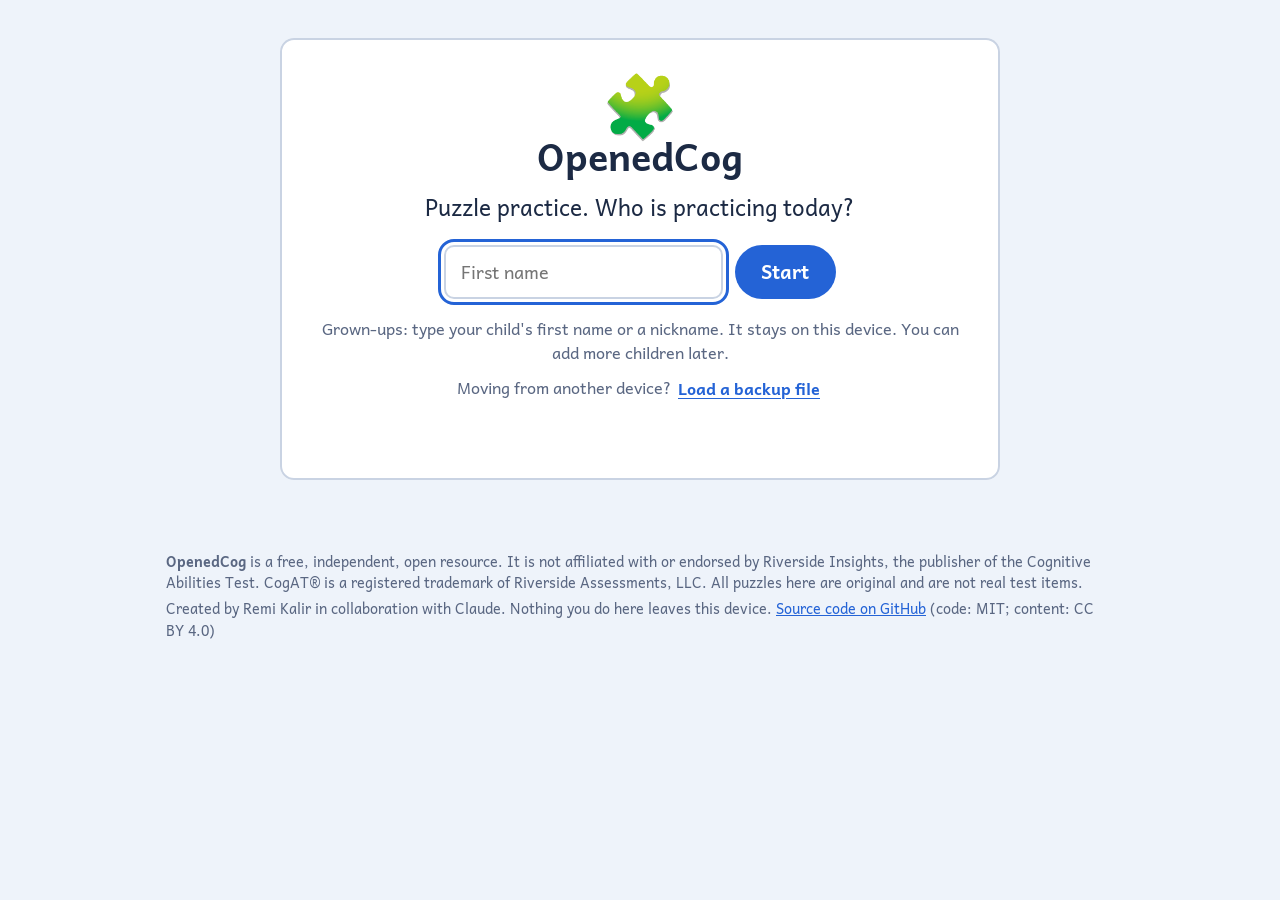
==== index.html @ 040db417 "Add MIT and CC BY 4.0 licenses and collaboration credit" ====
<!doctype html>
<html lang="en">
<head>
<meta charset="utf-8">
<meta name="viewport" content="width=device-width, initial-scale=1">
<title>OpenedCog: free, open puzzle practice</title>
<meta name="description" content="Free, open practice puzzles in the format of the CogAT® Level 8 (grade 2): all nine subtests, read aloud, no accounts, no tracking. An independent resource, not affiliated with Riverside Insights.">
<meta name="color-scheme" content="light dark">
<meta name="apple-mobile-web-app-title" content="OpenedCog">
<meta name="apple-mobile-web-app-capable" content="yes">
<link rel="icon" href="data:image/svg+xml,%3Csvg xmlns='http://www.w3.org/2000/svg' viewBox='0 0 100 100'%3E%3Ctext y='.9em' font-size='90'%3E%F0%9F%A7%A9%3C/text%3E%3C/svg%3E">
<link rel="stylesheet" href="css/app.css">
</head>
<body>
<svg width="0" height="0" style="position:absolute" aria-hidden="true">
  <defs>
    <pattern id="stripes" patternUnits="userSpaceOnUse" width="7" height="7" patternTransform="rotate(45)">
      <rect width="7" height="7" style="fill:var(--paper)"/>
      <line x1="0" y1="0" x2="0" y2="7" style="stroke:var(--ink);stroke-width:3.2"/>
    </pattern>
    <marker id="ahead" viewBox="0 0 10 10" refX="6" refY="5" markerWidth="4" markerHeight="4" orient="auto-start-reverse">
      <path d="M0 0L10 5L0 10z" style="fill:var(--accent)"/>
    </marker>
  </defs>
</svg>
<main id="app" aria-live="off"></main>
<footer class="site-foot">
  <p><b>OpenedCog</b> is a free, independent, open resource. It is not affiliated with or endorsed by Riverside Insights, the publisher of the Cognitive Abilities Test. CogAT® is a registered trademark of Riverside Assessments, LLC. All puzzles here are original and are not real test items.</p>
  <p>Created by Remi Kalir in collaboration with Claude. Nothing you do here leaves this device. <a href="https://github.com/remikalir/openedcog">Source code on GitHub</a> (code: MIT; content: CC BY 4.0)</p>
</footer>
<noscript><p style="padding:16px">OpenedCog needs JavaScript turned on to show the puzzles.</p></noscript>
<script src="js/puzzles.js"></script>
<script src="js/app.js"></script>
</body>
</html>
---- css/app.css ----
/* Andika by SIL International, self-hosted (SIL Open Font License 1.1, see fonts/OFL.txt).
   Served from this site so no request goes to a third-party font service. */
@font-face{font-family:'Andika';font-style:normal;font-weight:400;font-display:swap;src:url(../fonts/andika-latin-ext-400.woff2) format('woff2');unicode-range:U+0100-02BA,U+02BD-02C5,U+02C7-02CC,U+02CE-02D7,U+02DD-02FF,U+0304,U+0308,U+0329,U+1D00-1DBF,U+1E00-1E9F,U+1EF2-1EFF,U+2020,U+20A0-20AB,U+20AD-20C0,U+2113,U+2C60-2C7F,U+A720-A7FF}
@font-face{font-family:'Andika';font-style:normal;font-weight:400;font-display:swap;src:url(../fonts/andika-latin-400.woff2) format('woff2');unicode-range:U+0000-00FF,U+0131,U+0152-0153,U+02BB-02BC,U+02C6,U+02DA,U+02DC,U+0304,U+0308,U+0329,U+2000-206F,U+20AC,U+2122,U+2191,U+2193,U+2212,U+2215,U+FEFF,U+FFFD}
@font-face{font-family:'Andika';font-style:normal;font-weight:700;font-display:swap;src:url(../fonts/andika-latin-ext-700.woff2) format('woff2');unicode-range:U+0100-02BA,U+02BD-02C5,U+02C7-02CC,U+02CE-02D7,U+02DD-02FF,U+0304,U+0308,U+0329,U+1D00-1DBF,U+1E00-1E9F,U+1EF2-1EFF,U+2020,U+20A0-20AB,U+20AD-20C0,U+2113,U+2C60-2C7F,U+A720-A7FF}
@font-face{font-family:'Andika';font-style:normal;font-weight:700;font-display:swap;src:url(../fonts/andika-latin-700.woff2) format('woff2');unicode-range:U+0000-00FF,U+0131,U+0152-0153,U+02BB-02BC,U+02C6,U+02DA,U+02DC,U+0304,U+0308,U+0329,U+2000-206F,U+20AC,U+2122,U+2191,U+2193,U+2212,U+2215,U+FEFF,U+FFFD}

:root{
  --bg:#EEF3FA; --paper:#FFFFFF; --ink:#1C2A44; --soft:#5A6782; --line:#C9D3E3;
  --mid:#A3AEC2; --sheet:#FFF6D8; --ghost:#B5C0D2; --flap:#DCE7FA;
  --accent:#2463D6; --accent-ink:#FFFFFF; --sun:#F0B429; --leaf:#1F8A57; --leaf-bg:#E3F4EB;
  --berry:#C43D5B; --berry-bg:#FBE6EB; --bead:#F0B429; --rod:#7E8AA1; --pick:#FFF3C4;
  --radius:14px; --font:"Andika", "Trebuchet MS", "Segoe UI", system-ui, sans-serif;
}
@media (prefers-color-scheme: dark){
  :root:not([data-theme="light"]){
    --bg:#101829; --paper:#18233A; --ink:#E7EDF8; --soft:#A5B1C8; --line:#33415E;
    --mid:#6D7A93; --sheet:#3A3522; --ghost:#46546F; --flap:#2A3C62;
    --accent:#6C9CFF; --accent-ink:#0D1526; --sun:#F4C04A; --leaf:#4CC38A; --leaf-bg:#16352A;
    --berry:#F07A95; --berry-bg:#3D1C27; --bead:#F4C04A; --rod:#8290AA; --pick:#3A3420;
  }
}
:root[data-theme="dark"]{
  --bg:#101829; --paper:#18233A; --ink:#E7EDF8; --soft:#A5B1C8; --line:#33415E;
  --mid:#6D7A93; --sheet:#3A3522; --ghost:#46546F; --flap:#2A3C62;
  --accent:#6C9CFF; --accent-ink:#0D1526; --sun:#F4C04A; --leaf:#4CC38A; --leaf-bg:#16352A;
  --berry:#F07A95; --berry-bg:#3D1C27; --bead:#F4C04A; --rod:#8290AA; --pick:#3A3420;
}
*{box-sizing:border-box}
html,body{margin:0;background:var(--bg);color:var(--ink);font-family:var(--font);font-size:18px;line-height:1.45}
button{font:inherit;color:inherit;cursor:pointer}
button:focus-visible,input:focus-visible,select:focus-visible{outline:3px solid var(--accent);outline-offset:3px}
#app{max-width:980px;margin:0 auto;padding:18px 16px 40px}
h1,h2,h3{margin:0;line-height:1.2}
h1{font-size:2.1rem}
h2{font-size:1.35rem}
p{margin:.4em 0}
.muted{color:var(--soft)}
.btn{border:0;border-radius:999px;padding:.7em 1.4em;font-weight:700;font-size:1.05rem;background:var(--paper);color:var(--ink);box-shadow:inset 0 0 0 2px var(--line)}
.btn.primary{background:var(--accent);color:var(--accent-ink);box-shadow:none}
.btn.big{font-size:1.3rem;padding:.8em 2em}
.btn:disabled{opacity:.4;cursor:not-allowed}
.link{background:none;border:0;padding:.4em .2em;color:var(--accent);font-weight:700;text-decoration:underline;text-underline-offset:3px}

/* ---------- home ---------- */
.top{display:flex;justify-content:space-between;align-items:flex-start;gap:12px;flex-wrap:wrap;margin-bottom:22px}
.top-actions{display:flex;gap:8px;flex-wrap:wrap}
.hello{font-size:2.4rem;font-weight:700}
.days{display:grid;grid-template-columns:repeat(3,1fr);gap:14px;margin:12px 0 30px}
.day{background:var(--paper);border:0;border-radius:var(--radius);padding:18px 16px 16px;text-align:left;box-shadow:inset 0 0 0 2px var(--line);display:flex;flex-direction:column;gap:6px;min-height:150px}
.day:hover{box-shadow:inset 0 0 0 3px var(--accent)}
.day .dnum{font-size:.9rem;color:var(--soft)}
.day .dname{font-size:1.35rem;font-weight:700}
.day .demo{font-size:1.9rem;letter-spacing:4px}
.day .dlast{font-size:.9rem;color:var(--soft);margin-top:auto}
.sect{margin:6px 0 10px}
.fam{display:grid;grid-template-columns:170px 1fr;gap:10px;align-items:center;margin-bottom:12px}
.fam-name{font-weight:700}
.tiles{display:grid;grid-template-columns:repeat(3,1fr);gap:10px}
.tile{background:var(--paper);border:0;border-radius:12px;padding:10px 12px;text-align:left;box-shadow:inset 0 0 0 2px var(--line);display:grid;grid-template-columns:44px 1fr;gap:2px 10px;align-items:center}
.tile:hover{box-shadow:inset 0 0 0 3px var(--accent)}
.tile .ti{grid-row:span 2;font-size:1.8rem;text-align:center}
.tile .tn{font-weight:700;line-height:1.15}
.tile .tst{font-size:.95rem;color:var(--sun);letter-spacing:2px}
.tile .tst .off{color:var(--line)}
.tile .toff{grid-column:2;font-size:.78rem;color:var(--soft)}

/* ---------- intro / message screens ---------- */
.msg{background:var(--paper);border-radius:var(--radius);padding:34px 28px;text-align:center;box-shadow:inset 0 0 0 2px var(--line);max-width:720px;margin:20px auto}
.msg h1{margin-bottom:10px}
.msg .say{font-size:1.25rem;max-width:34em;margin:12px auto}
.msg .tip{background:var(--pick);border-radius:12px;padding:12px 16px;margin:18px auto;max-width:32em;font-size:1.05rem;text-align:left}
.msg .row{display:flex;gap:12px;justify-content:center;flex-wrap:wrap;margin-top:22px}
.bigemo{font-size:3.4rem;line-height:1}

/* ---------- question screen ---------- */
.qwrap{background:var(--paper);border-radius:var(--radius);box-shadow:inset 0 0 0 2px var(--line);overflow:hidden}
.qbar{display:flex;align-items:center;justify-content:space-between;gap:10px;padding:10px 14px;border-bottom:2px solid var(--line)}
.qtitle{font-weight:700}
.qtag{display:inline-block;margin-left:8px;font-size:.8rem;padding:2px 10px;border-radius:99px;background:var(--pick);font-weight:700;vertical-align:2px}
.qprog{color:var(--soft);font-size:.95rem}
.hear{border:0;background:var(--bg);border-radius:99px;padding:.45em 1em;font-weight:700;box-shadow:inset 0 0 0 2px var(--line)}
.hear.playing{box-shadow:inset 0 0 0 3px var(--accent)}
.qmain{padding:22px 16px 10px;display:flex;flex-direction:column;align-items:center;gap:22px}
.caption{font-size:1rem;color:var(--soft);text-align:center;min-height:1.4em;max-width:36em}
.answers{display:grid;grid-template-columns:repeat(4,minmax(0,150px));gap:14px;justify-content:center;width:100%}
.ans{border:0;background:var(--paper);border-radius:12px;padding:10px 6px 12px;box-shadow:inset 0 0 0 2px var(--line);display:flex;flex-direction:column;align-items:center;gap:8px;position:relative}
.ans .ai{min-height:96px;display:flex;align-items:center;justify-content:center}
.ans .bub{width:26px;height:26px;border-radius:50%;box-shadow:inset 0 0 0 2.5px var(--ink);display:flex;align-items:center;justify-content:center;font-size:.8rem;font-weight:700}
.ans[aria-checked="true"]{box-shadow:inset 0 0 0 3px var(--accent);background:var(--pick)}
.ans[aria-checked="true"] .bub{background:var(--ink);color:var(--paper)}
.ans.right{box-shadow:inset 0 0 0 4px var(--leaf);background:var(--leaf-bg)}
.ans.wrong{box-shadow:inset 0 0 0 4px var(--berry);background:var(--berry-bg)}
.ans.right::after{content:"✓";position:absolute;top:4px;right:10px;color:var(--leaf);font-weight:700;font-size:1.3rem}
.ans.wrong::after{content:"✗";position:absolute;top:4px;right:10px;color:var(--berry);font-weight:700;font-size:1.3rem}
.ans:disabled{cursor:default}
.fb{min-height:0;max-width:36em;text-align:center;font-size:1.1rem;border-radius:12px;padding:0}
.fb.show{padding:12px 18px}
.fb.good{background:var(--leaf-bg)}
.fb.bad{background:var(--berry-bg)}
.fb b{display:block;font-size:1.25rem}
.qfoot{display:flex;justify-content:space-between;align-items:center;padding:12px 16px;border-top:2px solid var(--line)}
.qfoot .go{min-width:140px}

/* stimuli */
.emo{font-size:62px;line-height:1.1;font-family:"Apple Color Emoji","Segoe UI Emoji","Noto Color Emoji",sans-serif}
.ans .emo{font-size:58px}
.mx{display:grid;grid-template-columns:repeat(2,130px);grid-auto-rows:130px;border:3px solid var(--ink);border-radius:12px;overflow:hidden}
.mxc{display:flex;align-items:center;justify-content:center;border:1px solid var(--line)}
.qbox{background:var(--bg)}
.qm{font-size:2.6rem;font-weight:700;color:var(--soft)}
.rowbox{display:flex;gap:0;border:3px solid var(--ink);border-radius:12px;overflow:hidden}
.rbc{width:130px;height:130px;display:flex;align-items:center;justify-content:center;border-right:1px solid var(--line)}
.rbc:last-child{border-right:0}
.listen{display:flex;align-items:center;gap:14px;padding:18px 26px;border:3px solid var(--ink);border-radius:12px;max-width:560px}
.listen-ic{font-size:2.6rem}
.listen-q{font-size:1.3rem;margin:0}
.nocap .listen-q{display:none}
.nocap .listen::after{content:"Listen to the question";font-size:1.1rem;color:var(--soft)}
.objs{display:grid;grid-template-columns:repeat(5,20px);gap:2px 3px;justify-content:center;align-content:center;font-size:18px;line-height:22px;font-family:"Apple Color Emoji","Segoe UI Emoji","Noto Color Emoji",sans-serif}
.objs.n1{grid-template-columns:30px;font-size:28px;line-height:32px}
.objs.n2,.objs.n4{grid-template-columns:repeat(2,26px);font-size:22px;line-height:28px}
.objs.n3,.objs.n6,.objs.n9{grid-template-columns:repeat(3,24px);font-size:20px;line-height:26px}
.numc{font-size:3rem;font-weight:700}
.eq{font-size:3.2rem;font-weight:700;letter-spacing:.04em;padding:18px 30px;border:3px solid var(--ink);border-radius:12px;white-space:nowrap}
.eq .qm{display:inline-block;min-width:1.2em;border-bottom:4px solid var(--soft);font-size:1em;line-height:1}
.eqs{margin:0 .1em}
.beads{display:flex;align-items:flex-end;gap:10px;padding:14px 18px;border:3px solid var(--ink);border-radius:12px}
.bslot{display:flex;align-items:flex-end}
.qslot{width:34px;height:120px;align-items:center;justify-content:center;border:2px dashed var(--ghost);border-radius:8px}
.rod{height:150px;width:auto}
.ans .rod{height:110px}
.fig{width:104px;height:104px}
.ans .fig{width:92px;height:92px}
.pfrow{display:flex;align-items:center;gap:6px;flex-wrap:wrap;justify-content:center;padding:12px 14px;border:3px solid var(--ink);border-radius:12px}
.pf{width:112px;height:112px}
.ans .pf{width:96px;height:96px}
.pfa{font-size:2rem;color:var(--soft);font-weight:700}

/* results & review */
.res{display:grid;gap:12px;margin:18px 0}
.resrow{display:grid;grid-template-columns:1fr auto auto;gap:16px;align-items:center;background:var(--paper);border-radius:12px;padding:14px 18px;box-shadow:inset 0 0 0 2px var(--line);text-align:left}
.stars{color:var(--sun);font-size:1.4rem;letter-spacing:3px}
.stars .off{color:var(--line)}
.rv{background:var(--paper);border-radius:var(--radius);box-shadow:inset 0 0 0 2px var(--line);padding:18px;margin:14px 0;display:flex;flex-direction:column;align-items:center;gap:14px}
.rv .picks{display:flex;gap:18px;flex-wrap:wrap;justify-content:center}
.rv .pk{display:flex;flex-direction:column;align-items:center;gap:6px;font-weight:700}
.rv .pk .ai{border-radius:12px;padding:8px;min-width:120px;display:flex;justify-content:center}
.rv .pk.mine .ai{box-shadow:inset 0 0 0 3px var(--berry);background:var(--berry-bg)}
.rv .pk.corr .ai{box-shadow:inset 0 0 0 3px var(--leaf);background:var(--leaf-bg)}
.rv .why{max-width:36em;text-align:center}

/* modal */
.scrim{position:fixed;inset:0;background:rgba(10,16,30,.55);display:flex;align-items:center;justify-content:center;padding:16px;z-index:10}
.modal{background:var(--paper);border-radius:var(--radius);padding:26px;max-width:460px;text-align:center}
.modal .row{display:flex;gap:12px;justify-content:center;margin-top:18px;flex-wrap:wrap}

/* parent */
.pp h2{margin:26px 0 10px}
table{border-collapse:collapse;width:100%;background:var(--paper);border-radius:12px;overflow:hidden;font-size:.95rem}
th,td{padding:9px 10px;text-align:left;border-bottom:1px solid var(--line);vertical-align:middle}
th{font-weight:700;color:var(--soft);font-size:.85rem}
.tablewrap{overflow-x:auto;border-radius:12px;box-shadow:inset 0 0 0 2px var(--line)}
.spark{display:flex;align-items:flex-end;gap:3px;height:28px}
.spark i{display:block;width:8px;background:var(--accent);border-radius:2px 2px 0 0;min-height:2px}
.marks{display:flex;flex-wrap:wrap;gap:3px;max-width:190px}
.marks i{display:block;width:11px;height:11px;border-radius:3px}
.marks i.ok{background:var(--leaf)}
.marks i.no{background:var(--paper);box-shadow:inset 0 0 0 2px var(--berry)}
.flag{color:var(--berry);font-weight:700;font-size:.8rem}
.form{display:grid;grid-template-columns:200px 1fr;gap:12px 16px;align-items:center;background:var(--paper);padding:18px;border-radius:12px;box-shadow:inset 0 0 0 2px var(--line)}
.form input[type=text],.form select,.gate input{font:inherit;padding:.45em .7em;border-radius:10px;border:2px solid var(--line);background:var(--paper);color:var(--ink);max-width:260px}
.notes{background:var(--paper);padding:14px 20px;border-radius:12px;box-shadow:inset 0 0 0 2px var(--line);max-width:48em}
.notes li{margin:.35em 0}
.sync{font-size:.9rem;color:var(--soft)}

@media (max-width:760px){
  html,body{font-size:17px}
  .days{grid-template-columns:1fr}
  .day{min-height:0}
  .fam{grid-template-columns:1fr}
  .tiles{grid-template-columns:1fr 1fr}
  .answers{grid-template-columns:repeat(2,minmax(0,160px))}
  .mx{grid-template-columns:repeat(2,104px);grid-auto-rows:104px}
  .rbc{width:96px;height:96px}
  .emo{font-size:48px}
  .ans .emo{font-size:50px}
  .fig{width:84px;height:84px}
  .pf{width:84px;height:84px}
  .eq{font-size:2.2rem;padding:12px 16px}
  .rod{height:120px}
  .beads{gap:6px;padding:10px}
  .hello{font-size:1.9rem}
  .form{grid-template-columns:1fr}
  .qbar{flex-wrap:wrap}
}
@media (max-width:420px){.tiles{grid-template-columns:1fr}}
@media (prefers-reduced-motion:no-preference){
  .ans{transition:box-shadow .12s ease, background .12s ease}
  .pop{animation:pop .35s ease}
  @keyframes pop{0%{transform:scale(.96);opacity:.4}100%{transform:none;opacity:1}}
}

/* ---------- site footer, children, backup ---------- */
.site-foot{max-width:980px;margin:0 auto;padding:6px 16px 28px;color:var(--soft);font-size:.8rem;line-height:1.5}
.site-foot p{margin:.3em 0}
.site-foot a{color:var(--accent)}
.who{display:flex;align-items:center;gap:10px;flex-wrap:wrap;margin-top:4px}
.kids{display:grid;gap:10px;max-width:420px;margin:16px auto 0}
.kid{display:flex;align-items:center;justify-content:space-between;gap:10px;border:0;border-radius:12px;padding:12px 16px;background:var(--paper);box-shadow:inset 0 0 0 2px var(--line);font-size:1.2rem;font-weight:700;text-align:left}
.kid:hover{box-shadow:inset 0 0 0 3px var(--accent)}
.kid .kmeta{font-size:.85rem;font-weight:400;color:var(--soft)}
.kid[aria-current="true"]{box-shadow:inset 0 0 0 3px var(--accent);background:var(--pick)}
.name-in{font:inherit;padding:.5em .8em;border-radius:10px;border:2px solid var(--line);background:var(--paper);color:var(--ink)}
.backup{display:flex;gap:10px;flex-wrap:wrap;align-items:center;margin:8px 0}
.warn{background:var(--berry-bg);border-radius:12px;padding:12px 16px;max-width:48em}
.sr-only{position:absolute;width:1px;height:1px;padding:0;margin:-1px;overflow:hidden;clip:rect(0,0,0,0);white-space:nowrap;border:0}
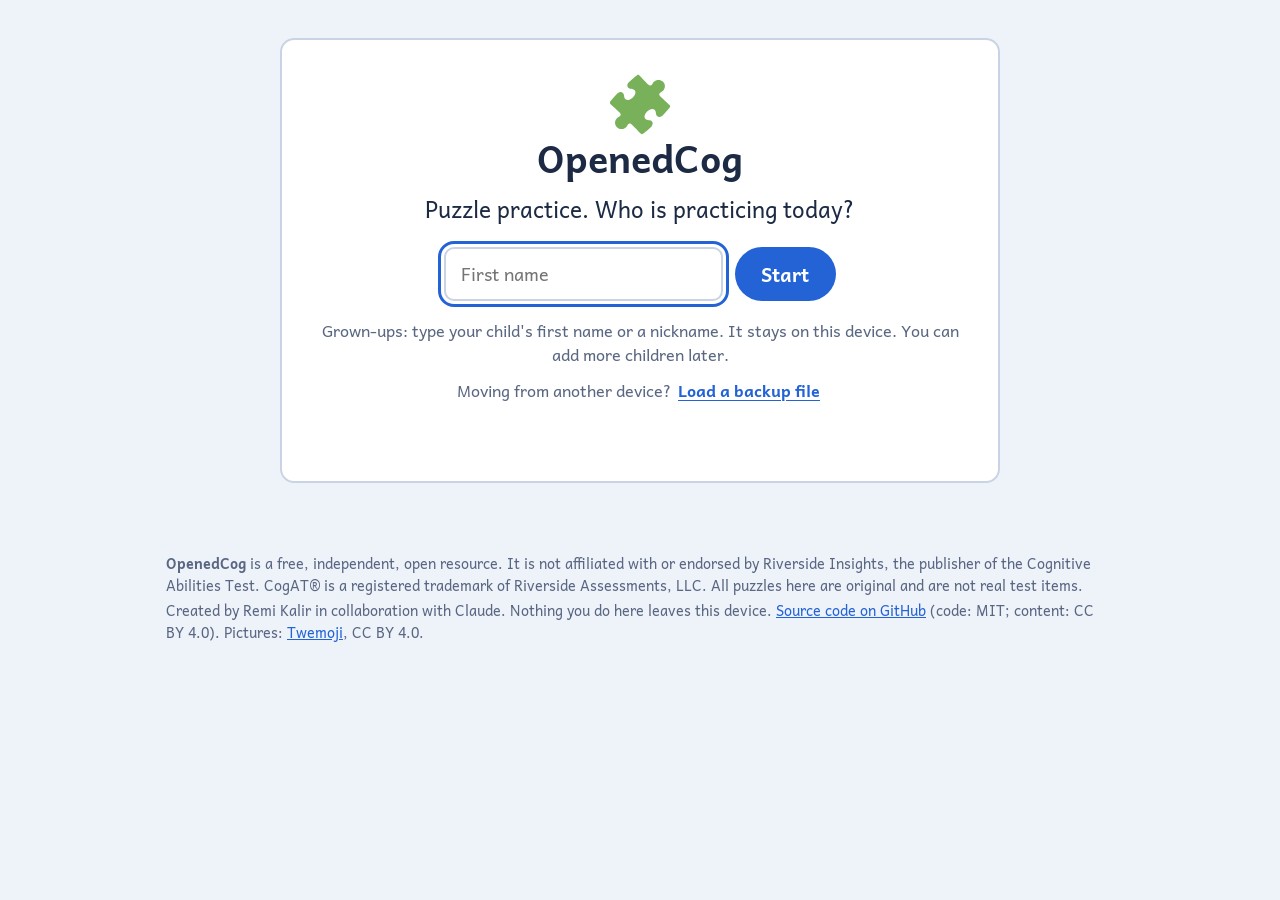
==== commit bdfd9eac: "Bundle Twemoji pictures so every device shows the same images" ====
--- a/index.html
+++ b/index.html
@@ -26,7 +26,7 @@
 <main id="app" aria-live="off"></main>
 <footer class="site-foot">
   <p><b>OpenedCog</b> is a free, independent, open resource. It is not affiliated with or endorsed by Riverside Insights, the publisher of the Cognitive Abilities Test. CogAT® is a registered trademark of Riverside Assessments, LLC. All puzzles here are original and are not real test items.</p>
-  <p>Created by Remi Kalir in collaboration with Claude. Nothing you do here leaves this device. <a href="https://github.com/remikalir/openedcog">Source code on GitHub</a> (code: MIT; content: CC BY 4.0)</p>
+  <p>Created by Remi Kalir in collaboration with Claude. Nothing you do here leaves this device. <a href="https://github.com/remikalir/openedcog">Source code on GitHub</a> (code: MIT; content: CC BY 4.0). Pictures: <a href="https://github.com/jdecked/twemoji">Twemoji</a>, CC BY 4.0.</p>
 </footer>
 <noscript><p style="padding:16px">OpenedCog needs JavaScript turned on to show the puzzles.</p></noscript>
 <script src="js/puzzles.js"></script>
--- a/css/app.css
+++ b/css/app.css
@@ -215,3 +215,7 @@
 .backup{display:flex;gap:10px;flex-wrap:wrap;align-items:center;margin:8px 0}
 .warn{background:var(--berry-bg);border-radius:12px;padding:12px 16px;max-width:48em}
 .sr-only{position:absolute;width:1px;height:1px;padding:0;margin:-1px;overflow:hidden;clip:rect(0,0,0,0);white-space:nowrap;border:0}
+
+/* Twemoji pictures (bundled in emoji/). 1em tall, so they size exactly like the emoji text they replace. */
+img.emoji{display:inline-block;height:1em;width:1em;margin:0 .04em;vertical-align:-0.12em;user-select:none}
+.emo img.emoji,.objs img.emoji{vertical-align:middle}
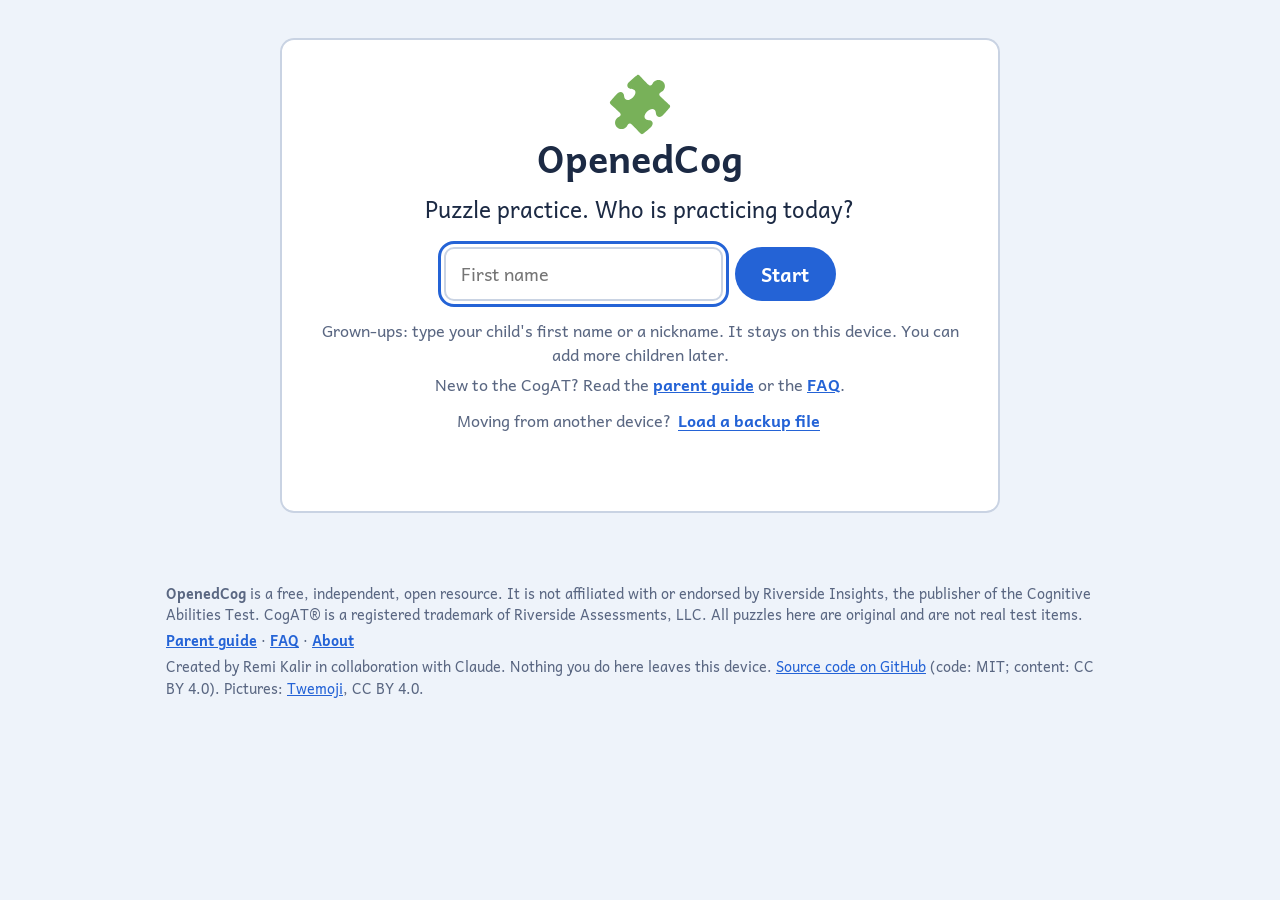
==== commit 44b39a1e: "Add parent guide, FAQ, and About; link them from the practice site" ====
--- a/index.html
+++ b/index.html
@@ -26,9 +26,11 @@
 <main id="app" aria-live="off"></main>
 <footer class="site-foot">
   <p><b>OpenedCog</b> is a free, independent, open resource. It is not affiliated with or endorsed by Riverside Insights, the publisher of the Cognitive Abilities Test. CogAT® is a registered trademark of Riverside Assessments, LLC. All puzzles here are original and are not real test items.</p>
+  <p class="foot-links"><a href="guide.html">Parent guide</a> · <a href="faq.html">FAQ</a> · <a href="about.html">About</a></p>
   <p>Created by Remi Kalir in collaboration with Claude. Nothing you do here leaves this device. <a href="https://github.com/remikalir/openedcog">Source code on GitHub</a> (code: MIT; content: CC BY 4.0). Pictures: <a href="https://github.com/jdecked/twemoji">Twemoji</a>, CC BY 4.0.</p>
 </footer>
 <noscript><p style="padding:16px">OpenedCog needs JavaScript turned on to show the puzzles.</p></noscript>
+<script src="js/pictures.js"></script>
 <script src="js/puzzles.js"></script>
 <script src="js/app.js"></script>
 </body>
--- a/css/app.css
+++ b/css/app.css
@@ -219,3 +219,49 @@
 /* Twemoji pictures (bundled in emoji/). 1em tall, so they size exactly like the emoji text they replace. */
 img.emoji{display:inline-block;height:1em;width:1em;margin:0 .04em;vertical-align:-0.12em;user-select:none}
 .emo img.emoji,.objs img.emoji{vertical-align:middle}
+
+/* ---------- reading pages: parent guide, FAQ, About ---------- */
+.doc{max-width:760px;margin:0 auto;padding:12px 16px 40px;font-size:17px;line-height:1.6}
+.docnav{max-width:760px;margin:0 auto;padding:14px 16px 0;display:flex;gap:6px 18px;flex-wrap:wrap;align-items:baseline;font-size:.95rem}
+.docnav a{color:var(--accent);font-weight:700;text-decoration:none}
+.docnav a:hover{text-decoration:underline}
+.docnav a[aria-current="page"]{color:var(--ink);text-decoration:underline;text-underline-offset:4px}
+.docnav .brand{font-size:1.15rem;color:var(--ink);margin-right:auto}
+.doc h1{font-size:2.1rem;margin:18px 0 6px}
+.doc .lede{font-size:1.15rem;color:var(--soft);margin:0 0 18px}
+.doc h2{font-size:1.45rem;margin:38px 0 8px;padding-top:6px;border-top:2px solid var(--line)}
+.doc h3{font-size:1.12rem;margin:24px 0 4px}
+.doc p,.doc li{max-width:68ch}
+.doc ul,.doc ol{padding-left:1.3em}
+.doc li{margin:.25em 0}
+.doc a{color:var(--accent)}
+.doc table{font-size:.95rem;margin:10px 0 6px}
+.doc th,.doc td{vertical-align:top}
+.doc .callout{background:var(--paper);border-radius:12px;box-shadow:inset 0 0 0 2px var(--line);padding:12px 18px;margin:14px 0}
+.doc .callout.key{box-shadow:inset 0 0 0 2px var(--line), inset 6px 0 0 var(--accent)}
+.doc .toc{columns:2 220px;padding-left:1.2em;margin:6px 0 0}
+.doc details{background:var(--paper);border-radius:12px;box-shadow:inset 0 0 0 2px var(--line);padding:2px 16px;margin:8px 0}
+.doc details[open]{padding-bottom:10px}
+.doc summary{cursor:pointer;font-weight:700;padding:10px 0;list-style-position:outside}
+.doc summary:focus-visible{outline:3px solid var(--accent);outline-offset:3px;border-radius:6px}
+.doc .credit{margin-top:36px;padding-top:12px;border-top:2px solid var(--line);color:var(--soft);font-size:.95rem}
+.draft-banner{background:var(--sun);color:#1C2A44;font-weight:700;text-align:center;padding:8px 16px;font-size:.95rem}
+.doc .print-btn{margin:4px 0 0}
+@media print{
+  .docnav,.site-foot,.draft-banner,.print-btn,.no-print{display:none !important}
+  html,body{background:#fff !important;color:#000 !important;font-size:11pt}
+  .doc{max-width:none;padding:0}
+  .doc h2{break-after:avoid;border-top:1px solid #999}
+  .doc tr,.doc .callout{break-inside:avoid}
+  .doc h3{break-after:avoid}
+  .tablewrap{overflow:visible}
+  .doc a{color:#000;text-decoration:none}
+  .doc details{box-shadow:none;padding:0}
+  .doc .callout,.tablewrap{box-shadow:none;border:1px solid #999}
+  .card-page{break-before:page}
+}
+.doc blockquote.principles{margin:16px 0;padding:6px 20px;border-left:6px solid var(--line);background:var(--paper);border-radius:0 12px 12px 0;color:var(--ink)}
+.doc .signature{margin-top:22px;font-style:italic}
+.grownup-links{margin-top:10px;font-size:.95rem}
+.grownup-links a,.sync a,.msg .muted a{color:var(--accent);font-weight:700}
+.site-foot .foot-links a{font-weight:700}
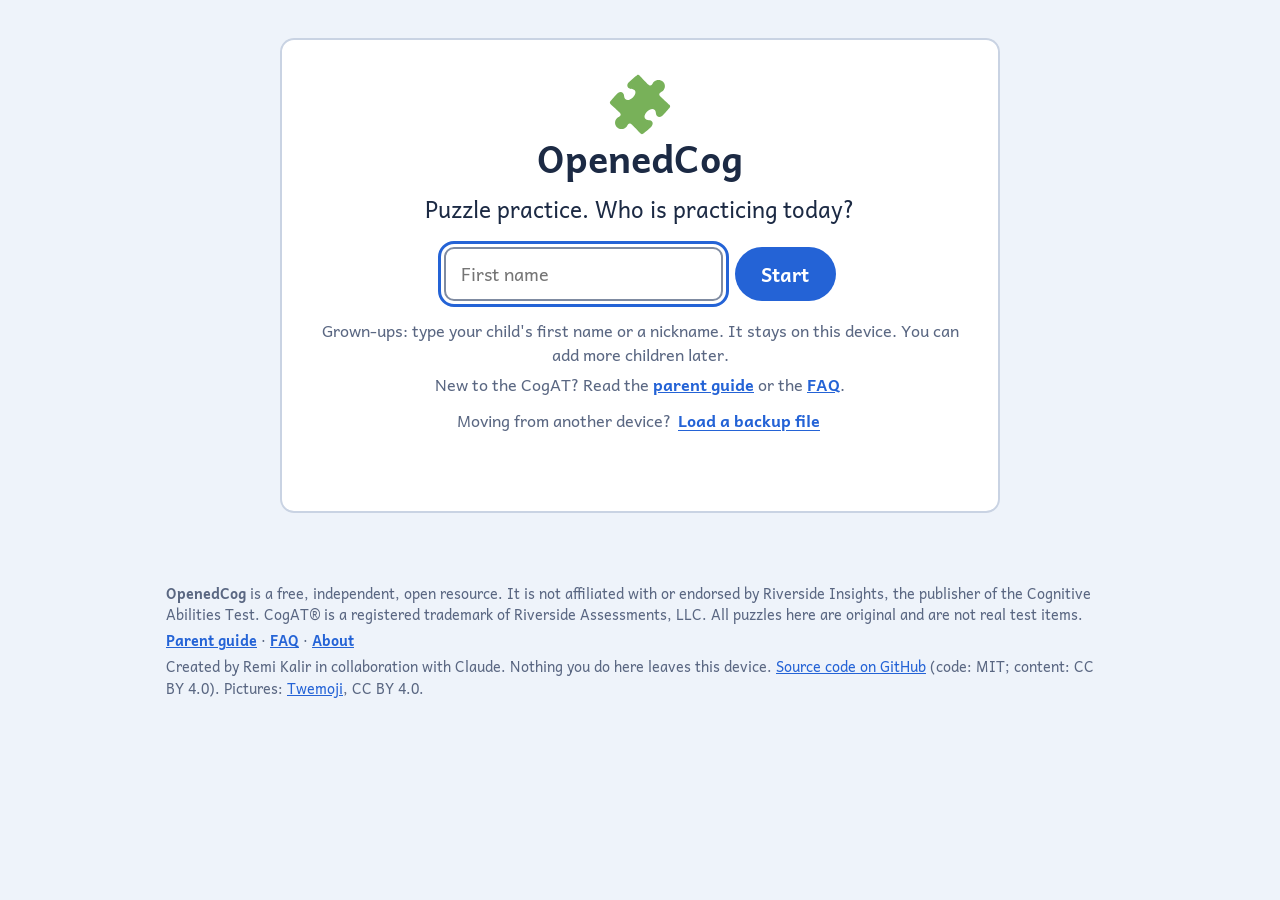
==== commit 2c562dbd: "Screen reader fixes from VoiceOver testing: announcements, focus, labeled gate, dialogs, grouped pic" ====
--- a/index.html
+++ b/index.html
@@ -24,6 +24,7 @@
   </defs>
 </svg>
 <main id="app" aria-live="off"></main>
+<div id="sr-announce" class="sr-only" role="status" aria-live="polite"></div>
 <footer class="site-foot">
   <p><b>OpenedCog</b> is a free, independent, open resource. It is not affiliated with or endorsed by Riverside Insights, the publisher of the Cognitive Abilities Test. CogAT® is a registered trademark of Riverside Assessments, LLC. All puzzles here are original and are not real test items.</p>
   <p class="foot-links"><a href="guide.html">Parent guide</a> · <a href="faq.html">FAQ</a> · <a href="about.html">About</a></p>
--- a/css/app.css
+++ b/css/app.css
@@ -7,9 +7,10 @@
 
 :root{
   --bg:#EEF3FA; --paper:#FFFFFF; --ink:#1C2A44; --soft:#5A6782; --line:#C9D3E3;
-  --mid:#A3AEC2; --sheet:#FFF6D8; --ghost:#B5C0D2; --flap:#DCE7FA;
+  --mid:#7D889D; --sheet:#FFF6D8; --ghost:#B5C0D2; --flap:#DCE7FA;
   --accent:#2463D6; --accent-ink:#FFFFFF; --sun:#F0B429; --leaf:#1F8A57; --leaf-bg:#E3F4EB;
   --berry:#C43D5B; --berry-bg:#FBE6EB; --bead:#F0B429; --rod:#7E8AA1; --pick:#FFF3C4;
+  --star:#B07400; --star-off:#7F8BA1; --field:#7F8BA1;
   --radius:14px; --font:"Andika", "Trebuchet MS", "Segoe UI", system-ui, sans-serif;
 }
 @media (prefers-color-scheme: dark){
@@ -18,6 +19,7 @@
     --mid:#6D7A93; --sheet:#3A3522; --ghost:#46546F; --flap:#2A3C62;
     --accent:#6C9CFF; --accent-ink:#0D1526; --sun:#F4C04A; --leaf:#4CC38A; --leaf-bg:#16352A;
     --berry:#F07A95; --berry-bg:#3D1C27; --bead:#F4C04A; --rod:#8290AA; --pick:#3A3420;
+    --star:#F4C04A; --star-off:#76839C; --field:#76839C;
   }
 }
 :root[data-theme="dark"]{
@@ -25,6 +27,7 @@
   --mid:#6D7A93; --sheet:#3A3522; --ghost:#46546F; --flap:#2A3C62;
   --accent:#6C9CFF; --accent-ink:#0D1526; --sun:#F4C04A; --leaf:#4CC38A; --leaf-bg:#16352A;
   --berry:#F07A95; --berry-bg:#3D1C27; --bead:#F4C04A; --rod:#8290AA; --pick:#3A3420;
+    --star:#F4C04A; --star-off:#76839C; --field:#76839C;
 }
 *{box-sizing:border-box}
 html,body{margin:0;background:var(--bg);color:var(--ink);font-family:var(--font);font-size:18px;line-height:1.45}
@@ -61,8 +64,8 @@
 .tile:hover{box-shadow:inset 0 0 0 3px var(--accent)}
 .tile .ti{grid-row:span 2;font-size:1.8rem;text-align:center}
 .tile .tn{font-weight:700;line-height:1.15}
-.tile .tst{font-size:.95rem;color:var(--sun);letter-spacing:2px}
-.tile .tst .off{color:var(--line)}
+.tile .tst{font-size:.95rem;color:var(--star);letter-spacing:2px}
+.tile .tst .off{color:var(--star-off)}
 .tile .toff{grid-column:2;font-size:.78rem;color:var(--soft)}
 
 /* ---------- intro / message screens ---------- */
@@ -140,8 +143,8 @@
 /* results & review */
 .res{display:grid;gap:12px;margin:18px 0}
 .resrow{display:grid;grid-template-columns:1fr auto auto;gap:16px;align-items:center;background:var(--paper);border-radius:12px;padding:14px 18px;box-shadow:inset 0 0 0 2px var(--line);text-align:left}
-.stars{color:var(--sun);font-size:1.4rem;letter-spacing:3px}
-.stars .off{color:var(--line)}
+.stars{color:var(--star);font-size:1.4rem;letter-spacing:3px}
+.stars .off{color:var(--star-off)}
 .rv{background:var(--paper);border-radius:var(--radius);box-shadow:inset 0 0 0 2px var(--line);padding:18px;margin:14px 0;display:flex;flex-direction:column;align-items:center;gap:14px}
 .rv .picks{display:flex;gap:18px;flex-wrap:wrap;justify-content:center}
 .rv .pk{display:flex;flex-direction:column;align-items:center;gap:6px;font-weight:700}
@@ -157,10 +160,11 @@
 
 /* parent */
 .pp h2{margin:26px 0 10px}
-table{border-collapse:collapse;width:100%;background:var(--paper);border-radius:12px;overflow:hidden;font-size:.95rem}
+table{border-collapse:collapse;width:100%;font-size:.95rem}
 th,td{padding:9px 10px;text-align:left;border-bottom:1px solid var(--line);vertical-align:middle}
 th{font-weight:700;color:var(--soft);font-size:.85rem}
-.tablewrap{overflow-x:auto;border-radius:12px;box-shadow:inset 0 0 0 2px var(--line)}
+.tablewrap{overflow-x:auto;border-radius:12px;border:2px solid var(--line);background:var(--paper)}
+.tablewrap tbody tr:last-child td{border-bottom:0}
 .spark{display:flex;align-items:flex-end;gap:3px;height:28px}
 .spark i{display:block;width:8px;background:var(--accent);border-radius:2px 2px 0 0;min-height:2px}
 .marks{display:flex;flex-wrap:wrap;gap:3px;max-width:190px}
@@ -169,7 +173,7 @@
 .marks i.no{background:var(--paper);box-shadow:inset 0 0 0 2px var(--berry)}
 .flag{color:var(--berry);font-weight:700;font-size:.8rem}
 .form{display:grid;grid-template-columns:200px 1fr;gap:12px 16px;align-items:center;background:var(--paper);padding:18px;border-radius:12px;box-shadow:inset 0 0 0 2px var(--line)}
-.form input[type=text],.form select,.gate input{font:inherit;padding:.45em .7em;border-radius:10px;border:2px solid var(--line);background:var(--paper);color:var(--ink);max-width:260px}
+.form input[type=text],.form select,.gate input{font:inherit;padding:.45em .7em;border-radius:10px;border:2px solid var(--field);background:var(--paper);color:var(--ink);max-width:260px}
 .notes{background:var(--paper);padding:14px 20px;border-radius:12px;box-shadow:inset 0 0 0 2px var(--line);max-width:48em}
 .notes li{margin:.35em 0}
 .sync{font-size:.9rem;color:var(--soft)}
@@ -211,7 +215,7 @@
 .kid:hover{box-shadow:inset 0 0 0 3px var(--accent)}
 .kid .kmeta{font-size:.85rem;font-weight:400;color:var(--soft)}
 .kid[aria-current="true"]{box-shadow:inset 0 0 0 3px var(--accent);background:var(--pick)}
-.name-in{font:inherit;padding:.5em .8em;border-radius:10px;border:2px solid var(--line);background:var(--paper);color:var(--ink)}
+.name-in{font:inherit;padding:.5em .8em;border-radius:10px;border:2px solid var(--field);background:var(--paper);color:var(--ink)}
 .backup{display:flex;gap:10px;flex-wrap:wrap;align-items:center;margin:8px 0}
 .warn{background:var(--berry-bg);border-radius:12px;padding:12px 16px;max-width:48em}
 .sr-only{position:absolute;width:1px;height:1px;padding:0;margin:-1px;overflow:hidden;clip:rect(0,0,0,0);white-space:nowrap;border:0}
@@ -240,9 +244,14 @@
 .doc .callout{background:var(--paper);border-radius:12px;box-shadow:inset 0 0 0 2px var(--line);padding:12px 18px;margin:14px 0}
 .doc .callout.key{box-shadow:inset 0 0 0 2px var(--line), inset 6px 0 0 var(--accent)}
 .doc .toc{columns:2 220px;padding-left:1.2em;margin:6px 0 0}
-.doc details{background:var(--paper);border-radius:12px;box-shadow:inset 0 0 0 2px var(--line);padding:2px 16px;margin:8px 0}
-.doc details[open]{padding-bottom:10px}
-.doc summary{cursor:pointer;font-weight:700;padding:10px 0;list-style-position:outside}
+.doc details{background:var(--paper);border-radius:12px;box-shadow:inset 0 0 0 2px var(--line);padding:2px 22px;margin:10px 0;--mk:1.5em}
+.doc details[open]{padding-bottom:12px}
+.doc details>:not(summary){margin-left:var(--mk)}
+.doc summary{cursor:pointer;font-weight:700;padding:14px 0;list-style:none;display:flex;align-items:baseline;gap:0}
+.doc summary::-webkit-details-marker{display:none}
+.doc summary::before{content:"";flex:none;width:.5em;height:.5em;margin-right:calc(var(--mk) - .5em - 3px);border-right:3px solid var(--accent);border-bottom:3px solid var(--accent);transform:translateY(-.12em) rotate(-45deg)}
+.doc details[open]>summary::before{transform:translateY(-.25em) rotate(45deg)}
+@media (prefers-reduced-motion:no-preference){.doc summary::before{transition:transform .15s ease}}
 .doc summary:focus-visible{outline:3px solid var(--accent);outline-offset:3px;border-radius:6px}
 .doc .credit{margin-top:36px;padding-top:12px;border-top:2px solid var(--line);color:var(--soft);font-size:.95rem}
 .draft-banner{background:var(--sun);color:#1C2A44;font-weight:700;text-align:center;padding:8px 16px;font-size:.95rem}
@@ -257,6 +266,8 @@
   .tablewrap{overflow:visible}
   .doc a{color:#000;text-decoration:none}
   .doc details{box-shadow:none;padding:0}
+  .doc summary::before{display:none}
+  .doc details>:not(summary){margin-left:0}
   .doc .callout,.tablewrap{box-shadow:none;border:1px solid #999}
   .card-page{break-before:page}
 }
@@ -265,3 +276,8 @@
 .grownup-links{margin-top:10px;font-size:.95rem}
 .grownup-links a,.sync a,.msg .muted a{color:var(--accent);font-weight:700}
 .site-foot .foot-links a{font-weight:700}
+.doc .principle{margin-top:26px}
+.doc .principle b{font-size:1.12rem}
+/* headings that receive focus when a screen changes don't need a visible ring */
+h1[tabindex="-1"]:focus{outline:none}
+h1.hello{font-size:2.4rem;margin:0}
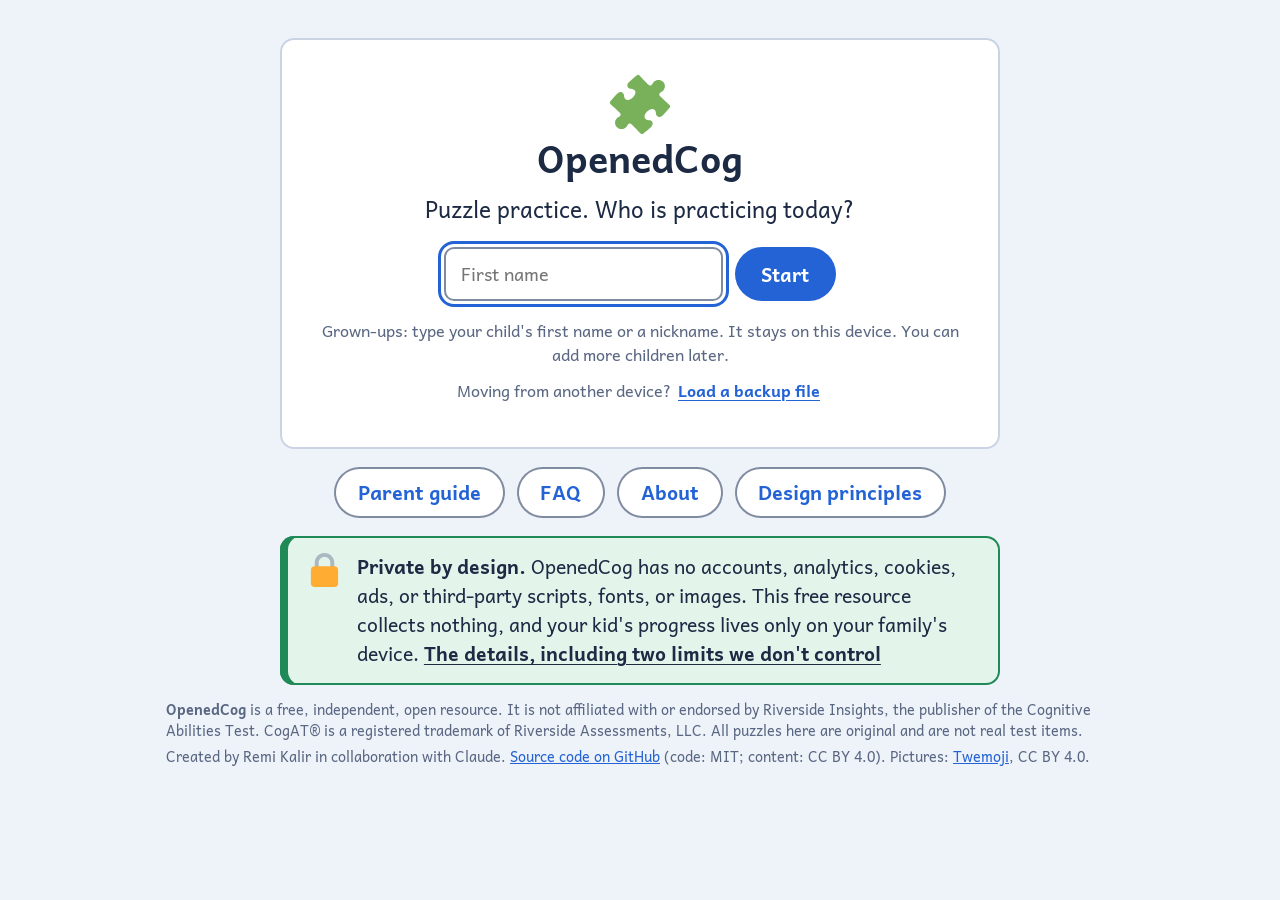
==== commit a0354a42: "Prominent learn-more links and privacy note beneath the app; Design principles in every menu; About " ====
--- a/index.html
+++ b/index.html
@@ -25,10 +25,18 @@
 </svg>
 <main id="app" aria-live="off"></main>
 <div id="sr-announce" class="sr-only" role="status" aria-live="polite"></div>
+<nav class="site-links" aria-label="Learn about OpenedCog">
+  <a href="guide.html">Parent guide</a>
+  <a href="faq.html">FAQ</a>
+  <a href="about.html">About</a>
+  <a href="principles.html">Design principles</a>
+</nav>
+<section class="privacy-note" aria-labelledby="privacy-title">
+  <p><span class="privacy-icon" aria-hidden="true">🔒</span><span><b id="privacy-title">Private by design.</b> OpenedCog has no accounts, analytics, cookies, ads, or third-party scripts, fonts, or images. This free resource collects nothing, and your kid's progress lives only on your family's device. <a href="faq.html#collect">The details, including two limits we don't control</a></span></p>
+</section>
 <footer class="site-foot">
   <p><b>OpenedCog</b> is a free, independent, open resource. It is not affiliated with or endorsed by Riverside Insights, the publisher of the Cognitive Abilities Test. CogAT® is a registered trademark of Riverside Assessments, LLC. All puzzles here are original and are not real test items.</p>
-  <p class="foot-links"><a href="guide.html">Parent guide</a> · <a href="faq.html">FAQ</a> · <a href="about.html">About</a></p>
-  <p>Created by Remi Kalir in collaboration with Claude. Nothing you do here leaves this device. <a href="https://github.com/remikalir/openedcog">Source code on GitHub</a> (code: MIT; content: CC BY 4.0). Pictures: <a href="https://github.com/jdecked/twemoji">Twemoji</a>, CC BY 4.0.</p>
+  <p>Created by Remi Kalir in collaboration with Claude. <a href="https://github.com/remikalir/openedcog">Source code on GitHub</a> (code: MIT; content: CC BY 4.0). Pictures: <a href="https://github.com/jdecked/twemoji">Twemoji</a>, CC BY 4.0.</p>
 </footer>
 <noscript><p style="padding:16px">OpenedCog needs JavaScript turned on to show the puzzles.</p></noscript>
 <script src="js/pictures.js"></script>
--- a/css/app.css
+++ b/css/app.css
@@ -281,3 +281,28 @@
 /* headings that receive focus when a screen changes don't need a visible ring */
 h1[tabindex="-1"]:focus{outline:none}
 h1.hello{font-size:2.4rem;margin:0}
+
+/* ---------- beneath the app box: learn-more links and the privacy note ---------- */
+.site-links{max-width:980px;margin:6px auto 0;padding:0 16px;display:flex;flex-wrap:wrap;justify-content:center;gap:10px 12px}
+.site-links a{font-size:1.1rem;font-weight:700;color:var(--accent);text-decoration:none;padding:.55em 1.2em;border-radius:999px;background:var(--paper);box-shadow:inset 0 0 0 2px var(--field)}
+.site-links a:hover{box-shadow:inset 0 0 0 3px var(--accent);text-decoration:underline;text-underline-offset:3px}
+.site-links a:focus-visible{outline:3px solid var(--accent);outline-offset:3px}
+.privacy-note{max-width:980px;margin:18px auto 4px;padding:0 16px}
+.privacy-note p{display:flex;gap:14px;align-items:flex-start;margin:0;padding:16px 20px;border-radius:var(--radius);background:var(--leaf-bg);box-shadow:inset 0 0 0 2px var(--leaf), inset 8px 0 0 var(--leaf);font-size:1.08rem;line-height:1.5;color:var(--ink)}
+.privacy-note b{color:var(--ink)}
+.privacy-note a{color:var(--ink);font-weight:700;text-decoration:underline;text-underline-offset:3px;white-space:normal}
+.privacy-icon{font-size:1.9rem;line-height:1;flex:none;padding-left:6px}
+@media (max-width:760px){.site-links a{font-size:1rem;padding:.5em 1em}.privacy-note p{font-size:1rem;padding:14px 16px}}
+/* tighter spacing so the links and privacy note sit right under the app box, visible at a glance */
+#app{padding-bottom:6px}
+.msg{margin:20px auto 6px}
+.msg p:empty{min-height:0 !important;margin:0}
+.privacy-note{max-width:752px}
+@media (max-width:760px){
+  .msg{padding:22px 18px;margin:12px auto 4px}
+  .msg .row{margin-top:14px}
+  .site-links{gap:8px}
+  .site-links a{font-size:.98rem;padding:.42em .95em}
+  .privacy-note{margin-top:12px}
+  .privacy-icon{font-size:1.5rem;padding-left:2px}
+}
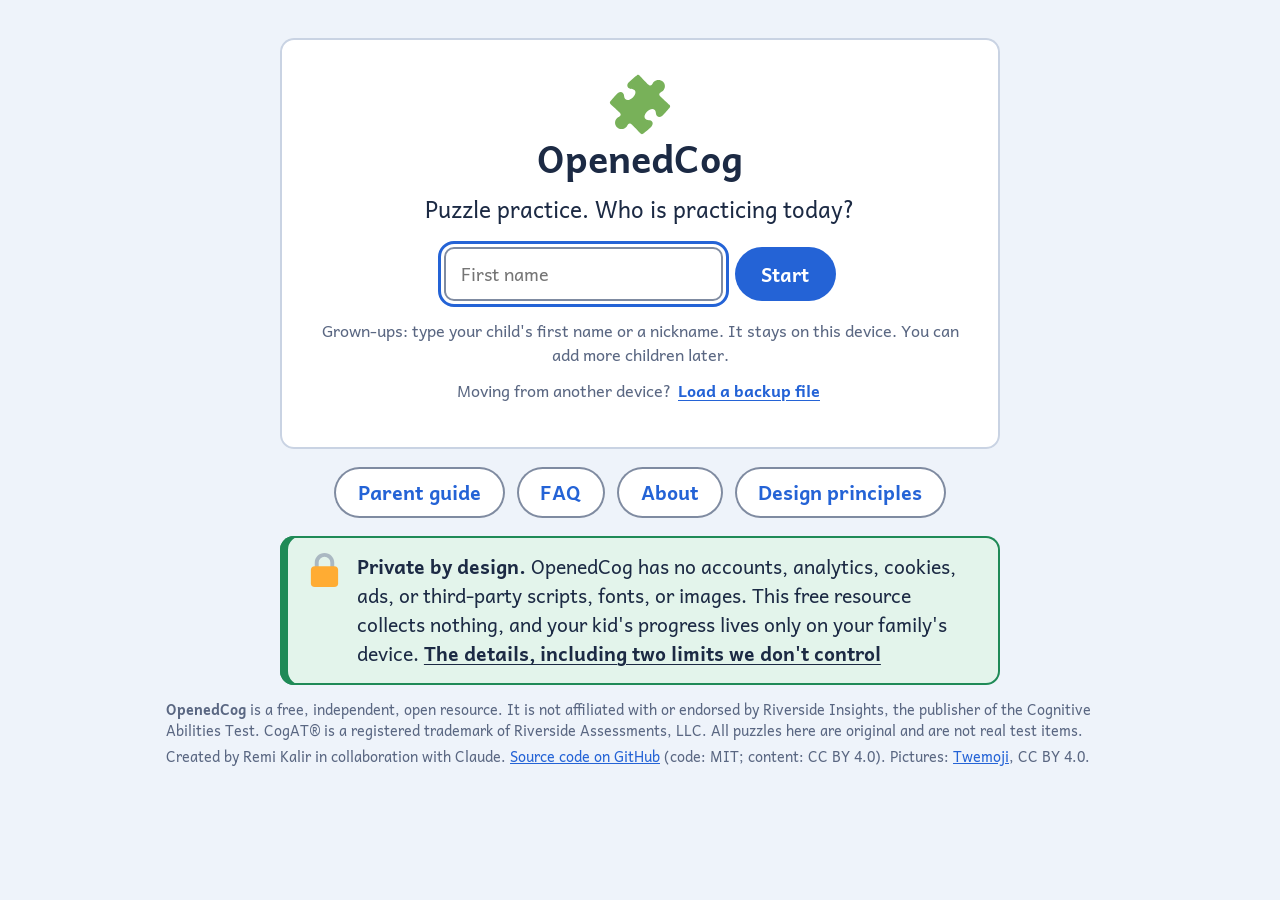
==== commit 36b35ed1: "Link previews, Home Screen icons, manifest, issue forms" ====
--- a/index.html
+++ b/index.html
@@ -8,7 +8,24 @@
 <meta name="color-scheme" content="light dark">
 <meta name="apple-mobile-web-app-title" content="OpenedCog">
 <meta name="apple-mobile-web-app-capable" content="yes">
-<link rel="icon" href="data:image/svg+xml,%3Csvg xmlns='http://www.w3.org/2000/svg' viewBox='0 0 100 100'%3E%3Ctext y='.9em' font-size='90'%3E%F0%9F%A7%A9%3C/text%3E%3C/svg%3E">
+<meta name="mobile-web-app-capable" content="yes">
+<link rel="icon" href="icons/favicon.svg" type="image/svg+xml">
+<link rel="icon" href="icons/icon-32.png" type="image/png" sizes="32x32">
+<link rel="apple-touch-icon" href="icons/apple-touch-icon.png">
+<link rel="manifest" href="manifest.webmanifest">
+<meta name="theme-color" content="#EEF3FA" media="(prefers-color-scheme: light)">
+<meta name="theme-color" content="#101829" media="(prefers-color-scheme: dark)">
+<link rel="canonical" href="https://remikalir.github.io/openedcog/">
+<meta property="og:type" content="website">
+<meta property="og:site_name" content="OpenedCog">
+<meta property="og:title" content="OpenedCog: free, open practice for the CogAT® Level 8">
+<meta property="og:description" content="Free, open practice puzzles in the format of the CogAT® Level 8 (grade 2): all nine subtests, read aloud, no accounts, no tracking. An independent resource, not affiliated with Riverside Insights.">
+<meta property="og:url" content="https://remikalir.github.io/openedcog/">
+<meta property="og:image" content="https://remikalir.github.io/openedcog/og-image.png">
+<meta property="og:image:width" content="1200">
+<meta property="og:image:height" content="630">
+<meta property="og:image:alt" content="OpenedCog: free, open puzzle practice for the CogAT Level 8 (grade 2). No accounts, no tracking, open source.">
+<meta name="twitter:card" content="summary_large_image">
 <link rel="stylesheet" href="css/app.css">
 </head>
 <body>
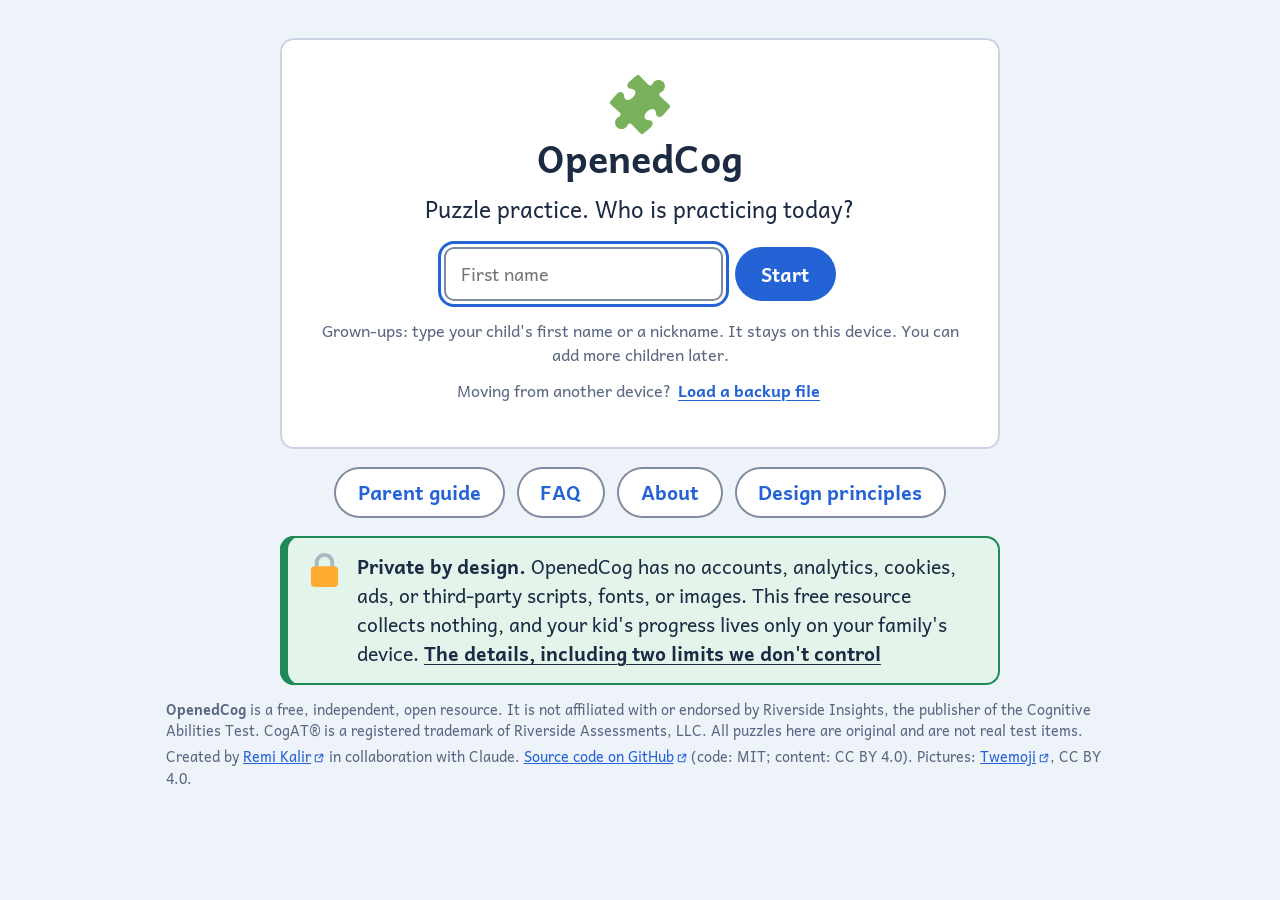
==== commit 07161042: "Link name to remikalir.com in every footer; outside links open in a new tab; privacy note first on p" ====
--- a/index.html
+++ b/index.html
@@ -53,7 +53,7 @@
 </section>
 <footer class="site-foot">
   <p><b>OpenedCog</b> is a free, independent, open resource. It is not affiliated with or endorsed by Riverside Insights, the publisher of the Cognitive Abilities Test. CogAT® is a registered trademark of Riverside Assessments, LLC. All puzzles here are original and are not real test items.</p>
-  <p>Created by Remi Kalir in collaboration with Claude. <a href="https://github.com/remikalir/openedcog">Source code on GitHub</a> (code: MIT; content: CC BY 4.0). Pictures: <a href="https://github.com/jdecked/twemoji">Twemoji</a>, CC BY 4.0.</p>
+  <p>Created by <a href="https://remikalir.com" target="_blank" rel="noopener">Remi Kalir<span class="sr-only"> (opens in a new tab)</span></a> in collaboration with Claude. <a href="https://github.com/remikalir/openedcog" target="_blank" rel="noopener">Source code on GitHub<span class="sr-only"> (opens in a new tab)</span></a> (code: MIT; content: CC BY 4.0). Pictures: <a href="https://github.com/jdecked/twemoji" target="_blank" rel="noopener">Twemoji<span class="sr-only"> (opens in a new tab)</span></a>, CC BY 4.0.</p>
 </footer>
 <noscript><p style="padding:16px">OpenedCog needs JavaScript turned on to show the puzzles.</p></noscript>
 <script src="js/pictures.js"></script>
--- a/css/app.css
+++ b/css/app.css
@@ -306,3 +306,11 @@
   .privacy-note{margin-top:12px}
   .privacy-icon{font-size:1.5rem;padding-left:2px}
 }
+
+/* phone widths: the privacy note comes first (js/app.js moves it), so space it from the links below */
+.privacy-note + .site-links{margin-top:14px}
+/* links that open in a new tab: a small visible icon (screen readers hear "opens in a new tab" instead) */
+a[target="_blank"]::after{content:"";display:inline-block;width:.72em;height:.72em;margin-left:.22em;vertical-align:-.04em;background:currentColor;
+  -webkit-mask:url("data:image/svg+xml,%3Csvg xmlns='http://www.w3.org/2000/svg' viewBox='0 0 24 24' fill='none' stroke='black' stroke-width='2.6' stroke-linecap='round' stroke-linejoin='round'%3E%3Cpath d='M14 3h7v7M21 3l-9 9M19 14v5a2 2 0 0 1-2 2H5a2 2 0 0 1-2-2V7a2 2 0 0 1 2-2h5'/%3E%3C/svg%3E") center/contain no-repeat;
+  mask:url("data:image/svg+xml,%3Csvg xmlns='http://www.w3.org/2000/svg' viewBox='0 0 24 24' fill='none' stroke='black' stroke-width='2.6' stroke-linecap='round' stroke-linejoin='round'%3E%3Cpath d='M14 3h7v7M21 3l-9 9M19 14v5a2 2 0 0 1-2 2H5a2 2 0 0 1-2-2V7a2 2 0 0 1 2-2h5'/%3E%3C/svg%3E") center/contain no-repeat}
+@media (forced-colors:active){a[target="_blank"]::after{forced-color-adjust:none;background:LinkText}}
